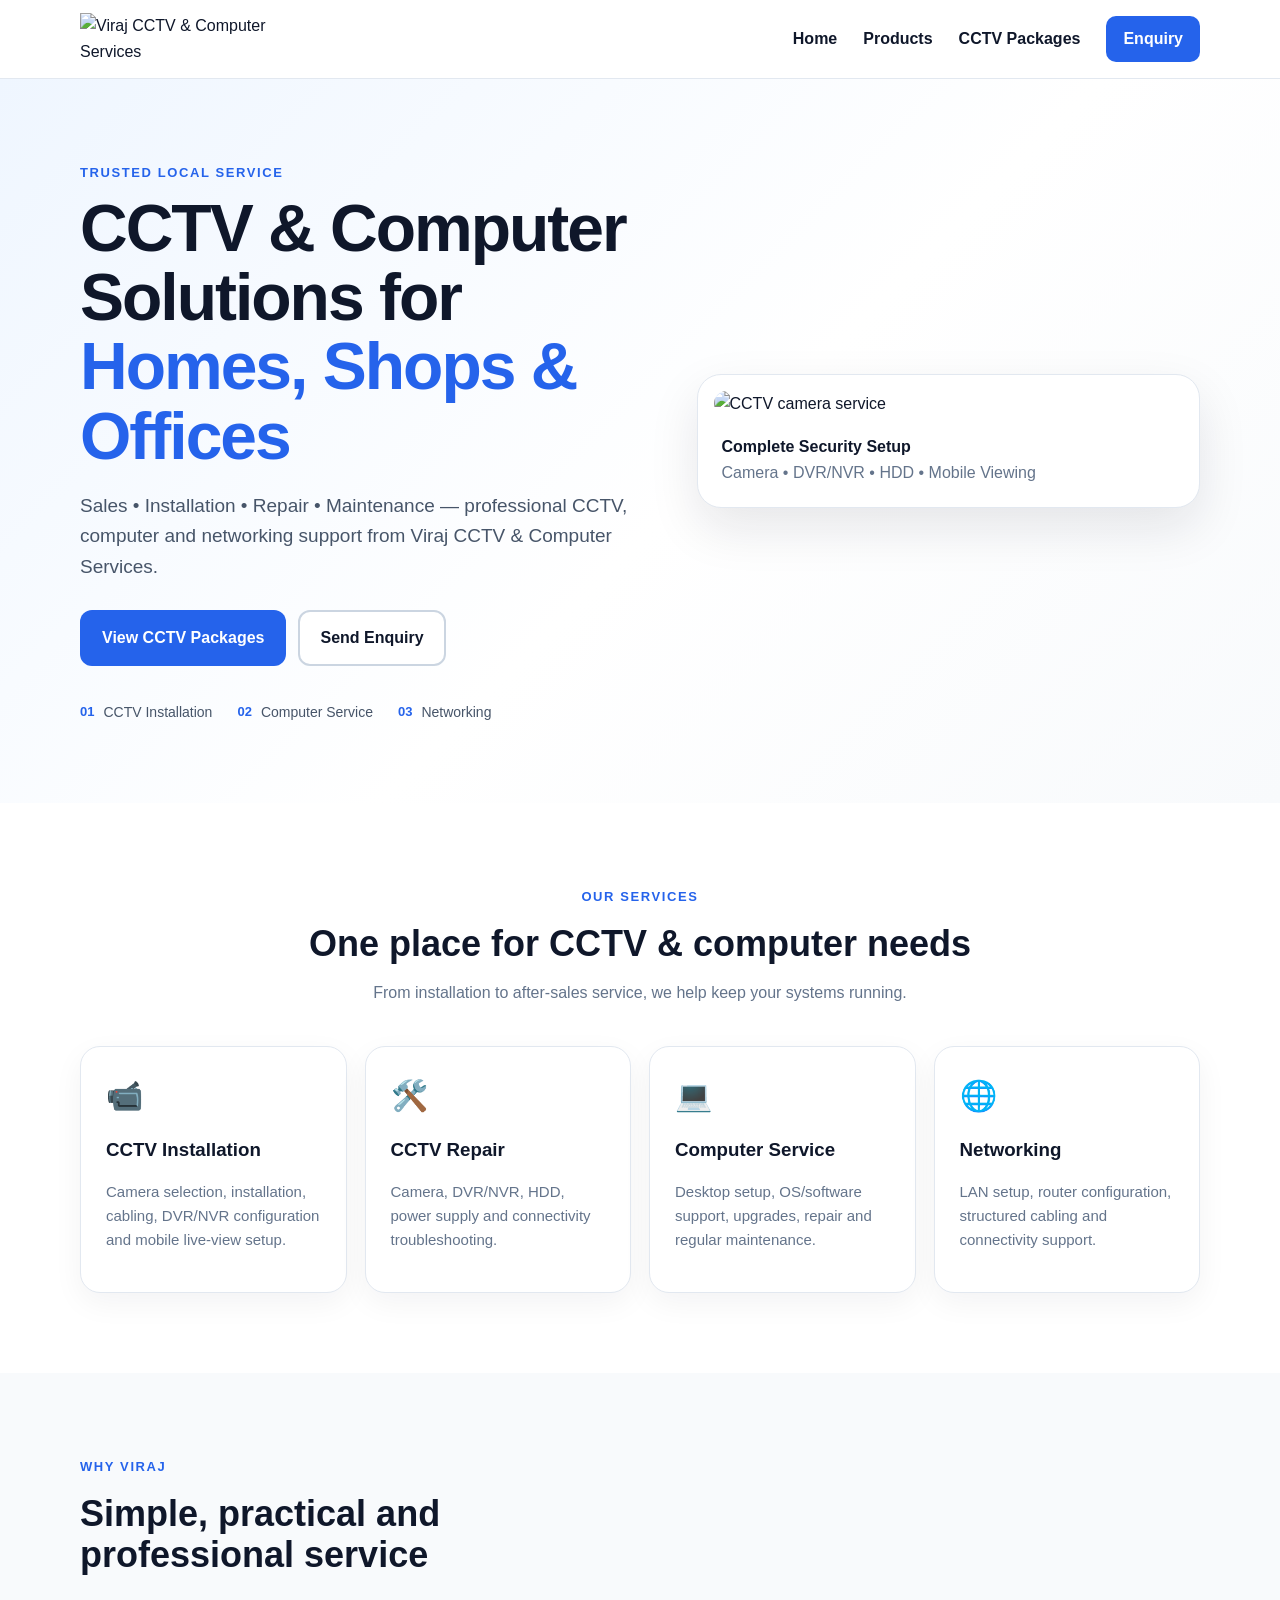
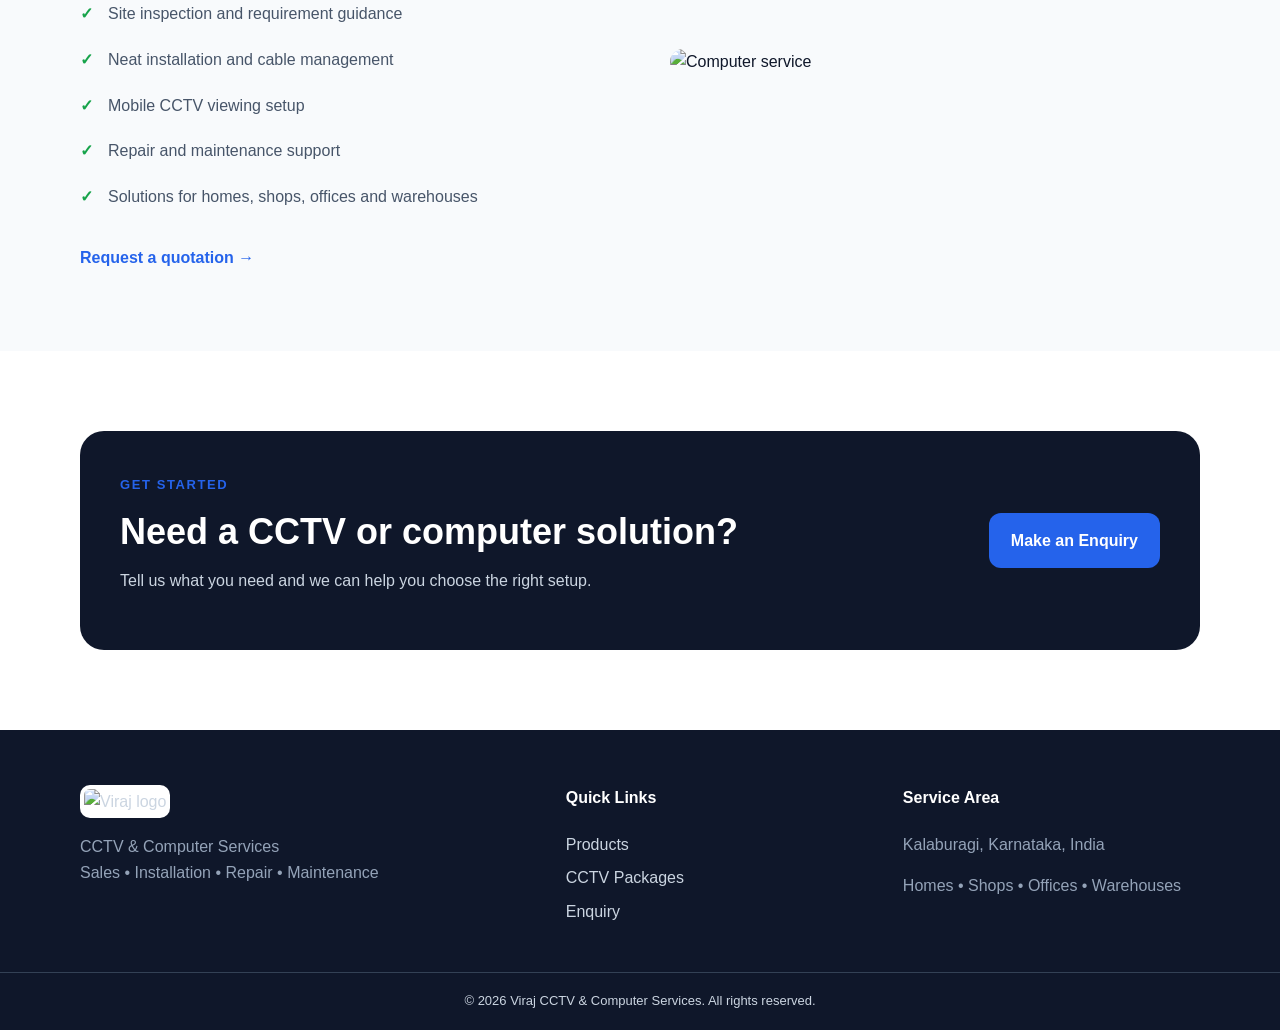
==== index.html @ d94ced04 "Add files via upload" ====
<!DOCTYPE html>
<html lang="en">
<head>
  <meta charset="UTF-8">
  <meta name="viewport" content="width=device-width, initial-scale=1.0">
  <title>Viraj CCTV & Computer Services | CCTV & Computer Service in Kalaburagi</title>
  <meta name="description" content="Viraj CCTV & Computer Services provides CCTV camera installation, repair, DVR/NVR setup, networking, computer installation, repair and maintenance.">
  <meta name="keywords" content="CCTV installation Kalaburagi, CCTV repair, DVR NVR, computer repair Kalaburagi, computer service, networking">
  <link rel="canonical" href="https://virajcomputers.in/">
  <meta property="og:title" content="Viraj CCTV & Computer Services">
  <meta property="og:description" content="CCTV, computer, networking and maintenance services.">
  <meta property="og:type" content="website">
  <meta property="og:url" content="https://virajcomputers.in/">
  <meta property="og:image" content="https://virajcomputers.in/images/logo.png">
  <link rel="stylesheet" href="style.css">
  <script type="application/ld+json">
  {
    "@context":"https://schema.org",
    "@type":"LocalBusiness",
    "name":"Viraj CCTV & Computer Services",
    "url":"https://virajcomputers.in/",
    "description":"CCTV and computer sales, installation, repair and maintenance services.",
    "areaServed":"Kalaburagi, Karnataka, India",
    "serviceType":["CCTV Installation","CCTV Repair","DVR/NVR Setup","Computer Repair","Networking"]
  }
  </script>
</head>
<body>
<header class="site-header">
  <div class="container nav">
    <a class="brand" href="index.html"><img src="images/logo.png" alt="Viraj CCTV & Computer Services"></a>
    <button class="menu-btn" aria-label="Open menu">☰</button>
    <nav>
      <a href="index.html">Home</a>
      <a href="products.html">Products</a>
      <a href="cctv-packages.html">CCTV Packages</a>
      <a href="enquiry.html" class="nav-cta">Enquiry</a>
    </nav>
  </div>
</header>

<main>
<section class="hero">
  <div class="container hero-grid">
    <div>
      <span class="eyebrow">TRUSTED LOCAL SERVICE</span>
      <h1>CCTV & Computer Solutions for <span>Homes, Shops & Offices</span></h1>
      <p class="lead">Sales • Installation • Repair • Maintenance — professional CCTV, computer and networking support from Viraj CCTV & Computer Services.</p>
      <div class="hero-actions">
        <a class="btn primary" href="cctv-packages.html">View CCTV Packages</a>
        <a class="btn secondary" href="enquiry.html">Send Enquiry</a>
      </div>
      <div class="trust-row">
        <div><strong>01</strong><span>CCTV Installation</span></div>
        <div><strong>02</strong><span>Computer Service</span></div>
        <div><strong>03</strong><span>Networking</span></div>
      </div>
    </div>
    <div class="hero-card">
      <img src="images/cctv-camera.jpg" alt="CCTV camera service">
      <div class="hero-card-text"><strong>Complete Security Setup</strong><span>Camera • DVR/NVR • HDD • Mobile Viewing</span></div>
    </div>
  </div>
</section>

<section class="section">
  <div class="container">
    <div class="section-head"><span class="eyebrow">OUR SERVICES</span><h2>One place for CCTV & computer needs</h2><p>From installation to after-sales service, we help keep your systems running.</p></div>
    <div class="cards">
      <article class="card"><div class="icon">📹</div><h3>CCTV Installation</h3><p>Camera selection, installation, cabling, DVR/NVR configuration and mobile live-view setup.</p></article>
      <article class="card"><div class="icon">🛠️</div><h3>CCTV Repair</h3><p>Camera, DVR/NVR, HDD, power supply and connectivity troubleshooting.</p></article>
      <article class="card"><div class="icon">💻</div><h3>Computer Service</h3><p>Desktop setup, OS/software support, upgrades, repair and regular maintenance.</p></article>
      <article class="card"><div class="icon">🌐</div><h3>Networking</h3><p>LAN setup, router configuration, structured cabling and connectivity support.</p></article>
    </div>
  </div>
</section>

<section class="section soft">
  <div class="container split">
    <div>
      <span class="eyebrow">WHY VIRAJ</span>
      <h2>Simple, practical and professional service</h2>
      <ul class="checks">
        <li>Site inspection and requirement guidance</li>
        <li>Neat installation and cable management</li>
        <li>Mobile CCTV viewing setup</li>
        <li>Repair and maintenance support</li>
        <li>Solutions for homes, shops, offices and warehouses</li>
      </ul>
      <a class="text-link" href="enquiry.html">Request a quotation →</a>
    </div>
    <div class="feature-image"><img src="images/computer.jpg" alt="Computer service"></div>
  </div>
</section>

<section class="section">
  <div class="container cta">
    <div><span class="eyebrow">GET STARTED</span><h2>Need a CCTV or computer solution?</h2><p>Tell us what you need and we can help you choose the right setup.</p></div>
    <a class="btn primary" href="enquiry.html">Make an Enquiry</a>
  </div>
</section>
</main>

<footer class="footer">
  <div class="container footer-grid">
    <div><img src="images/logo.png" class="footer-logo" alt="Viraj logo"><p>CCTV & Computer Services<br>Sales • Installation • Repair • Maintenance</p></div>
    <div><h4>Quick Links</h4><a href="products.html">Products</a><a href="cctv-packages.html">CCTV Packages</a><a href="enquiry.html">Enquiry</a></div>
    <div><h4>Service Area</h4><p>Kalaburagi, Karnataka, India</p><p>Homes • Shops • Offices • Warehouses</p></div>
  </div>
  <div class="copyright">© <span id="year"></span> Viraj CCTV & Computer Services. All rights reserved.</div>
</footer>
<script src="script.js"></script>
</body>
</html>
---- style.css ----
*{box-sizing:border-box}html{scroll-behavior:smooth}body{margin:0;font-family:Arial,Helvetica,sans-serif;color:#0f172a;background:#fff;line-height:1.6}a{color:inherit;text-decoration:none}.container{width:min(1120px,92%);margin:auto}.site-header{position:sticky;top:0;z-index:20;background:rgba(255,255,255,.96);backdrop-filter:blur(12px);border-bottom:1px solid #e2e8f0}.nav{height:78px;display:flex;align-items:center;justify-content:space-between;gap:25px}.brand img{width:245px;height:auto;display:block}.nav nav{display:flex;align-items:center;gap:26px;font-weight:700}.nav nav a:hover{color:#2563eb}.nav-cta{padding:10px 17px;border-radius:10px;background:#2563eb;color:#fff}.menu-btn{display:none;border:0;background:transparent;font-size:28px}.hero{background:linear-gradient(135deg,#eff6ff,#fff 55%,#f8fafc);padding:80px 0}.hero-grid{display:grid;grid-template-columns:1.05fr .95fr;gap:60px;align-items:center}.eyebrow{display:inline-block;font-size:13px;font-weight:800;letter-spacing:1.6px;color:#2563eb;margin-bottom:10px}.hero h1,.page-hero h1{font-size:clamp(40px,6vw,66px);line-height:1.05;margin:0 0 20px;letter-spacing:-2px}.hero h1 span{color:#2563eb}.lead{font-size:19px;color:#475569;max-width:650px}.hero-actions{display:flex;gap:12px;flex-wrap:wrap;margin:28px 0}.btn{display:inline-flex;align-items:center;justify-content:center;padding:13px 20px;border-radius:12px;font-weight:800;border:2px solid transparent;cursor:pointer}.primary{background:#2563eb;color:#fff}.primary:hover{background:#1d4ed8}.secondary{border-color:#cbd5e1;background:#fff}.hero-card{background:#fff;border:1px solid #e2e8f0;border-radius:24px;padding:16px;box-shadow:0 20px 50px rgba(15,23,42,.1)}.hero-card img{width:100%;border-radius:16px;display:block}.hero-card-text{padding:18px 8px 6px;display:flex;flex-direction:column}.hero-card-text span{color:#64748b}.trust-row{display:flex;gap:25px;margin-top:35px;flex-wrap:wrap}.trust-row div{display:flex;gap:9px;align-items:center}.trust-row strong{font-size:13px;color:#2563eb}.trust-row span{font-size:14px;color:#475569}.section{padding:80px 0}.soft{background:#f8fafc}.section-head{text-align:center;max-width:720px;margin:0 auto 40px}.section h2{font-size:36px;line-height:1.15;margin:5px 0 12px}.section-head p{color:#64748b}.cards{display:grid;grid-template-columns:repeat(4,1fr);gap:18px}.card,.product-card,.package,.enquiry-form,.contact-box{border:1px solid #e2e8f0;border-radius:20px;background:#fff;box-shadow:0 10px 30px rgba(15,23,42,.05)}.card{padding:25px}.icon{font-size:30px}.card h3{margin:15px 0 8px}.card p{color:#64748b;font-size:15px}.split{display:grid;grid-template-columns:1fr 1fr;gap:60px;align-items:center}.checks{padding:0;list-style:none}.checks li{padding:10px 0 10px 28px;position:relative;color:#475569}.checks li:before{content:"✓";position:absolute;left:0;color:#16a34a;font-weight:900}.feature-image img{width:100%;border-radius:22px;display:block}.text-link{display:inline-block;color:#2563eb;font-weight:800;margin-top:10px}.cta{background:#0f172a;color:#fff;border-radius:24px;padding:40px;display:flex;align-items:center;justify-content:space-between;gap:30px}.cta p{color:#cbd5e1}.page-hero{padding:70px 0;background:#eff6ff}.page-hero h1{font-size:clamp(38px,5vw,58px)}.page-hero p{color:#475569;font-size:18px;max-width:700px}.product-grid{display:grid;grid-template-columns:repeat(3,1fr);gap:22px}.product-card{overflow:hidden}.product-card img{width:100%;display:block;aspect-ratio:1.5;object-fit:cover}.product-card>div{padding:22px}.product-card h2{margin:8px 0}.product-card p{color:#64748b}.tag{font-size:11px;font-weight:900;letter-spacing:1px;color:#2563eb}.product-placeholder{height:220px;display:flex;align-items:center;justify-content:center;font-size:70px;background:#f1f5f9}.package-grid{display:grid;grid-template-columns:repeat(3,1fr);gap:22px}.package{padding:28px}.package.featured{border:2px solid #2563eb;transform:translateY(-8px)}.package-top{border-bottom:1px solid #e2e8f0;padding-bottom:18px}.package-top span{font-size:11px;font-weight:900;color:#2563eb;letter-spacing:1px}.package h2{font-size:30px;margin:8px 0}.package-top p{color:#64748b;margin:0}.package ul{padding:20px 0 15px;margin:0;list-style:none}.package li{padding:8px 0;border-bottom:1px dashed #e2e8f0}.package li:before{content:"✓ ";color:#16a34a;font-weight:bold}.full{width:100%}.notice{margin-top:28px;padding:18px 20px;background:#fffbeb;border:1px solid #fde68a;border-radius:14px;color:#78350f}.form-wrap{display:grid;grid-template-columns:1.15fr .85fr;gap:25px}.enquiry-form,.contact-box{padding:28px}.form-grid{display:grid;grid-template-columns:1fr 1fr;gap:18px}label{display:block;font-weight:800;margin-bottom:18px}input,select,textarea{width:100%;margin-top:7px;border:1px solid #cbd5e1;border-radius:10px;padding:13px 14px;font:inherit;outline:none}input:focus,select:focus,textarea:focus{border-color:#2563eb;box-shadow:0 0 0 3px rgba(37,99,235,.1)}.contact-box img{width:100%;border-radius:14px}.contact-box h2{margin-bottom:5px}.contact-box p,.small{color:#64748b;font-size:14px}.footer{background:#0f172a;color:#cbd5e1;padding-top:55px}.footer-grid{display:grid;grid-template-columns:1.5fr 1fr 1fr;gap:40px;padding-bottom:40px}.footer-logo{width:240px;background:#fff;border-radius:10px;padding:4px}.footer h4{color:#fff;margin-top:0}.footer-grid a{display:block;margin:8px 0;color:#cbd5e1}.copyright{border-top:1px solid #334155;text-align:center;padding:18px;font-size:13px}.footer p{color:#94a3b8}.small code{background:#f1f5f9;padding:2px 5px;border-radius:5px}@media(max-width:900px){.cards{grid-template-columns:repeat(2,1fr)}.product-grid,.package-grid{grid-template-columns:1fr 1fr}.hero-grid,.split,.form-wrap{grid-template-columns:1fr}.package.featured{transform:none}.nav nav{display:none}.menu-btn{display:block}.nav.mobile-open nav{display:flex;position:absolute;top:78px;left:0;right:0;background:#fff;padding:18px 4%;flex-direction:column;align-items:stretch;border-bottom:1px solid #e2e8f0}.nav.mobile-open nav a{padding:10px}}@media(max-width:600px){.brand img{width:190px}.hero{padding:55px 0}.section{padding:60px 0}.cards,.product-grid,.package-grid,.form-grid,.footer-grid{grid-template-columns:1fr}.hero h1,.page-hero h1{letter-spacing:-1px}.cta{padding:28px;flex-direction:column;align-items:flex-start}.trust-row{gap:15px}}
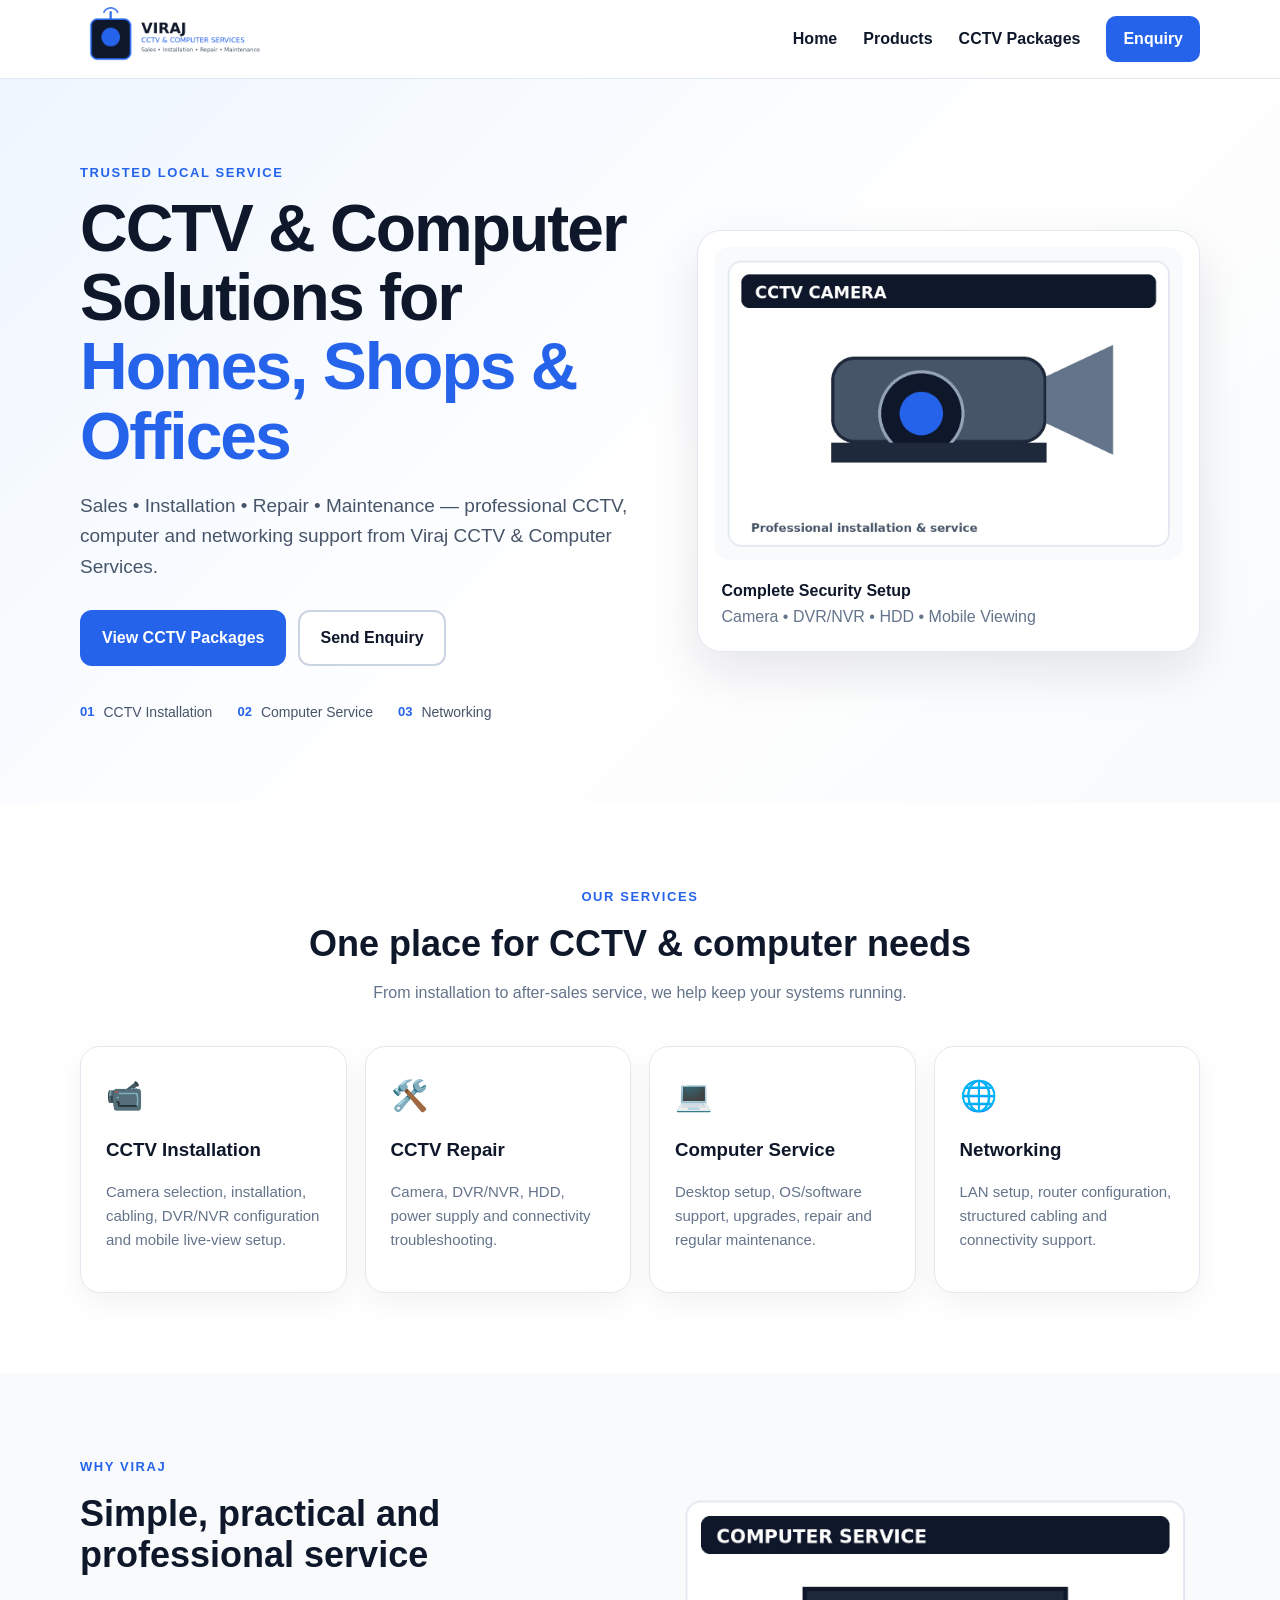
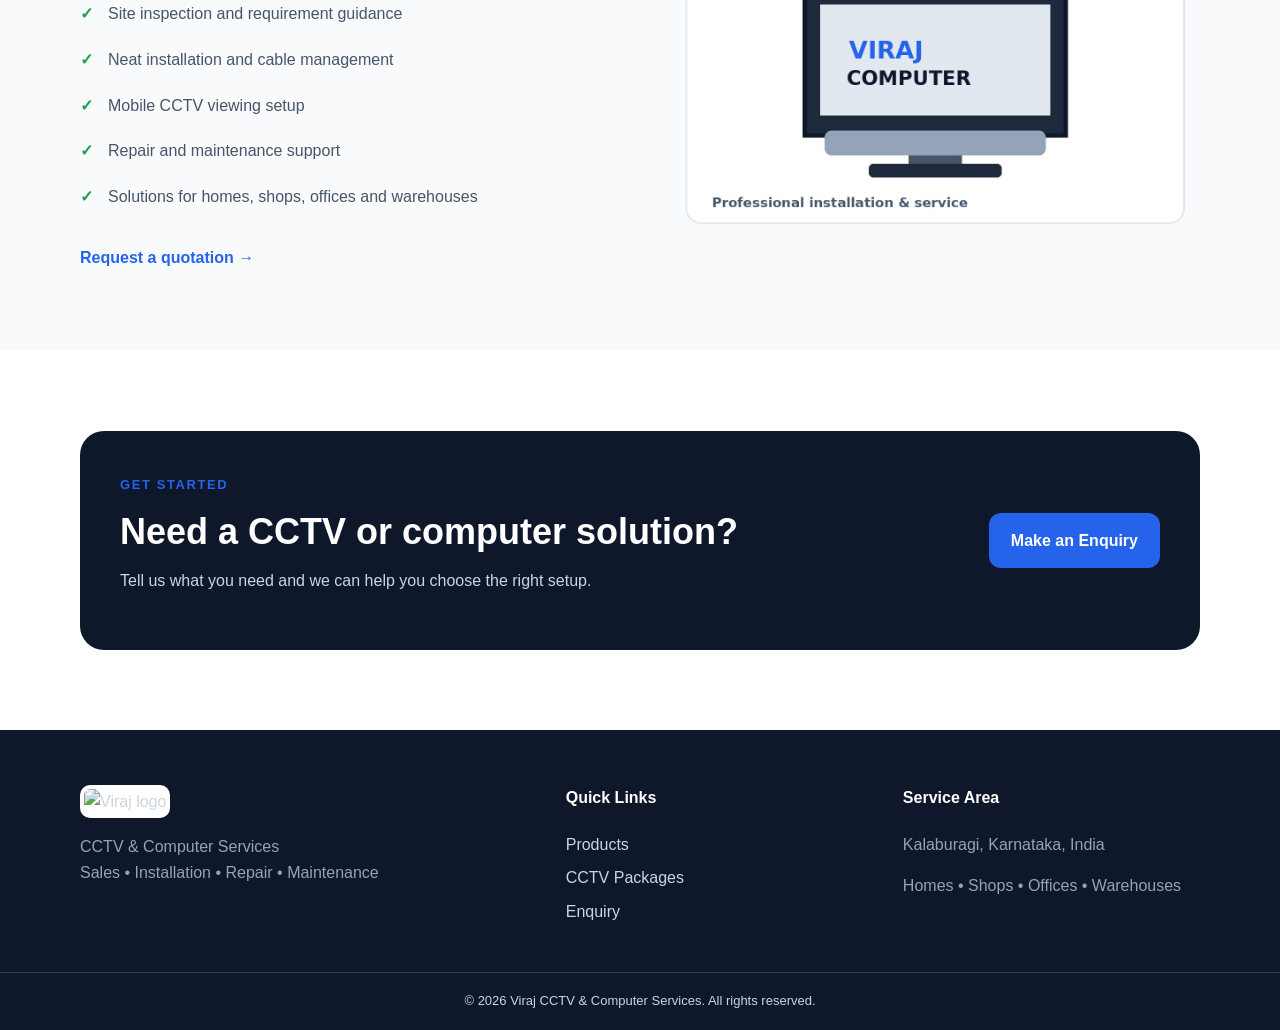
==== commit c64e9367: "Update index.html" ====
--- a/index.html
+++ b/index.html
@@ -28,7 +28,7 @@
 <body>
 <header class="site-header">
   <div class="container nav">
-    <a class="brand" href="index.html"><img src="images/logo.png" alt="Viraj CCTV & Computer Services"></a>
+    <a class="brand" href="index.html"><img src="logo.png" alt="Viraj CCTV & Computer Services"></a>
     <button class="menu-btn" aria-label="Open menu">☰</button>
     <nav>
       <a href="index.html">Home</a>
@@ -57,7 +57,7 @@
       </div>
     </div>
     <div class="hero-card">
-      <img src="images/cctv-camera.jpg" alt="CCTV camera service">
+      <img src="cctv-camera.jpg" alt="CCTV camera service">
       <div class="hero-card-text"><strong>Complete Security Setup</strong><span>Camera • DVR/NVR • HDD • Mobile Viewing</span></div>
     </div>
   </div>
@@ -89,7 +89,7 @@
       </ul>
       <a class="text-link" href="enquiry.html">Request a quotation →</a>
     </div>
-    <div class="feature-image"><img src="images/computer.jpg" alt="Computer service"></div>
+    <div class="feature-image"><img src="computer.jpg" alt="Computer service"></div>
   </div>
 </section>
 
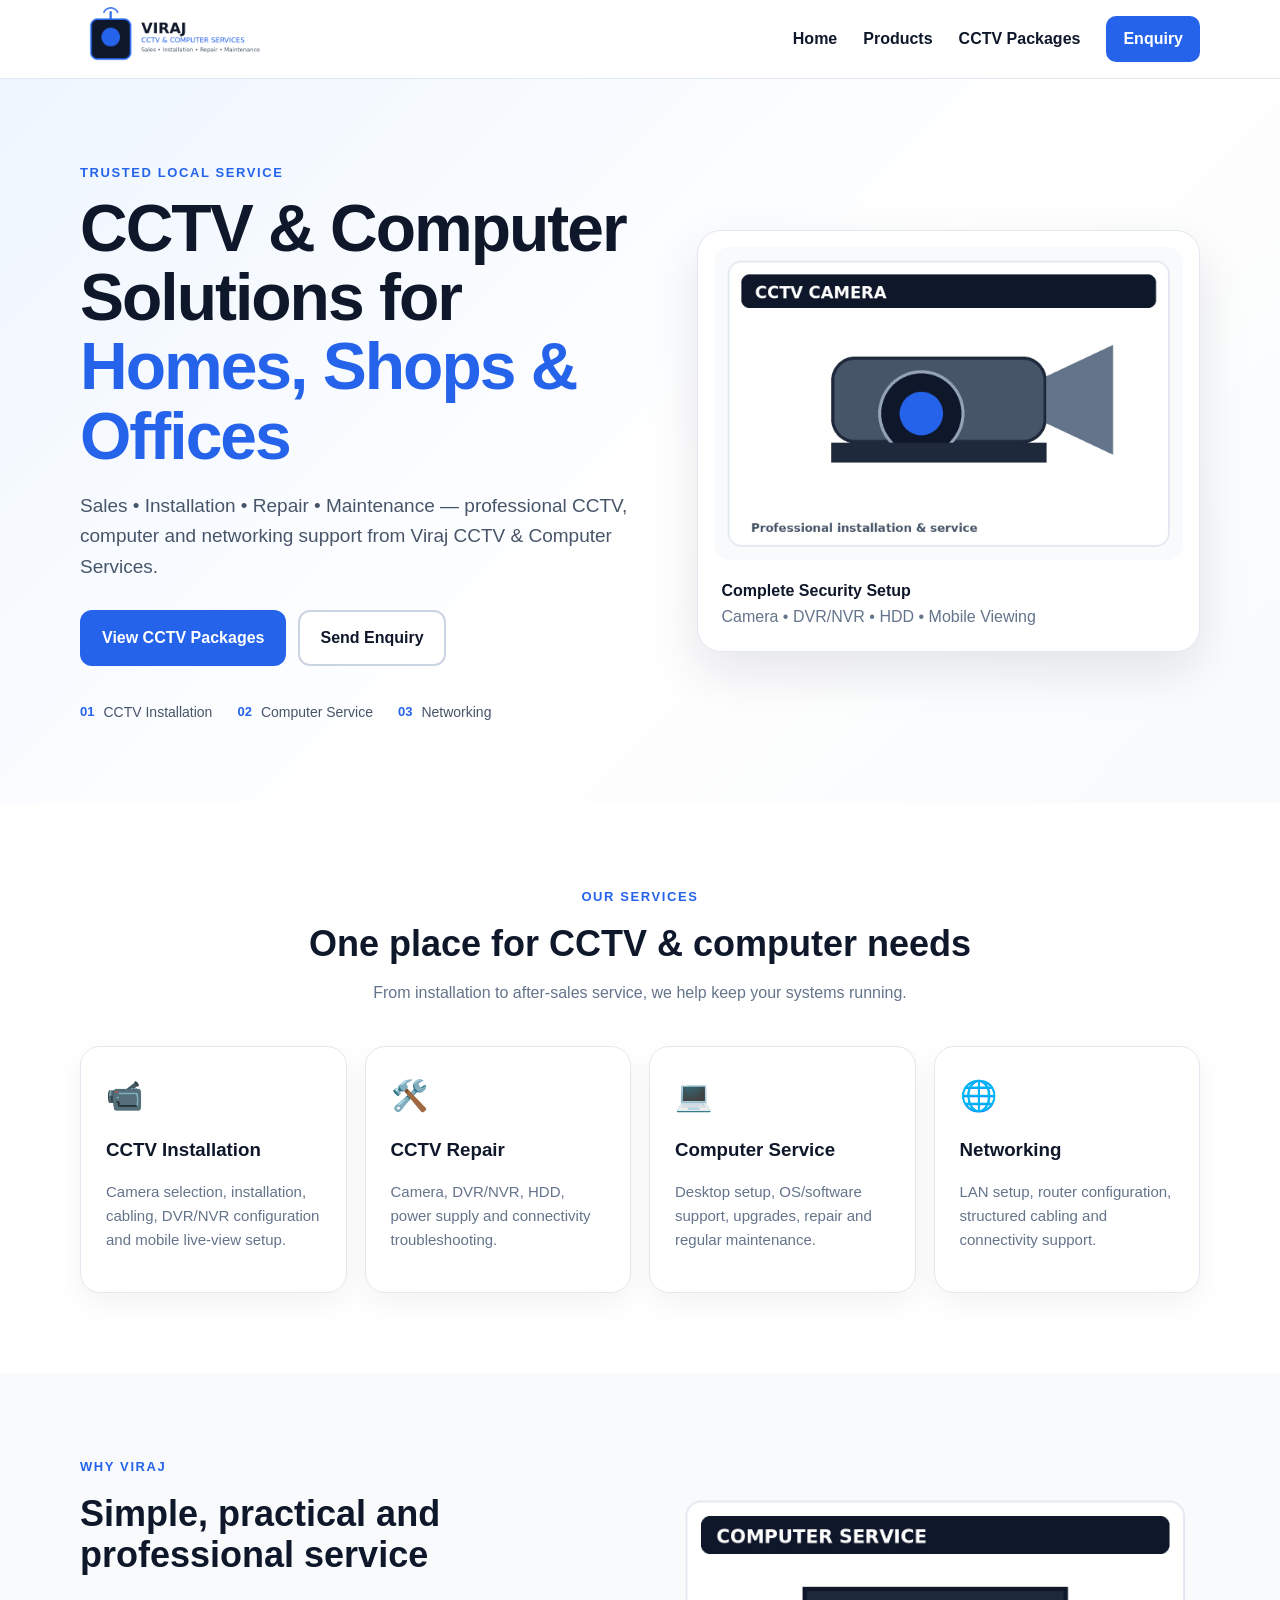
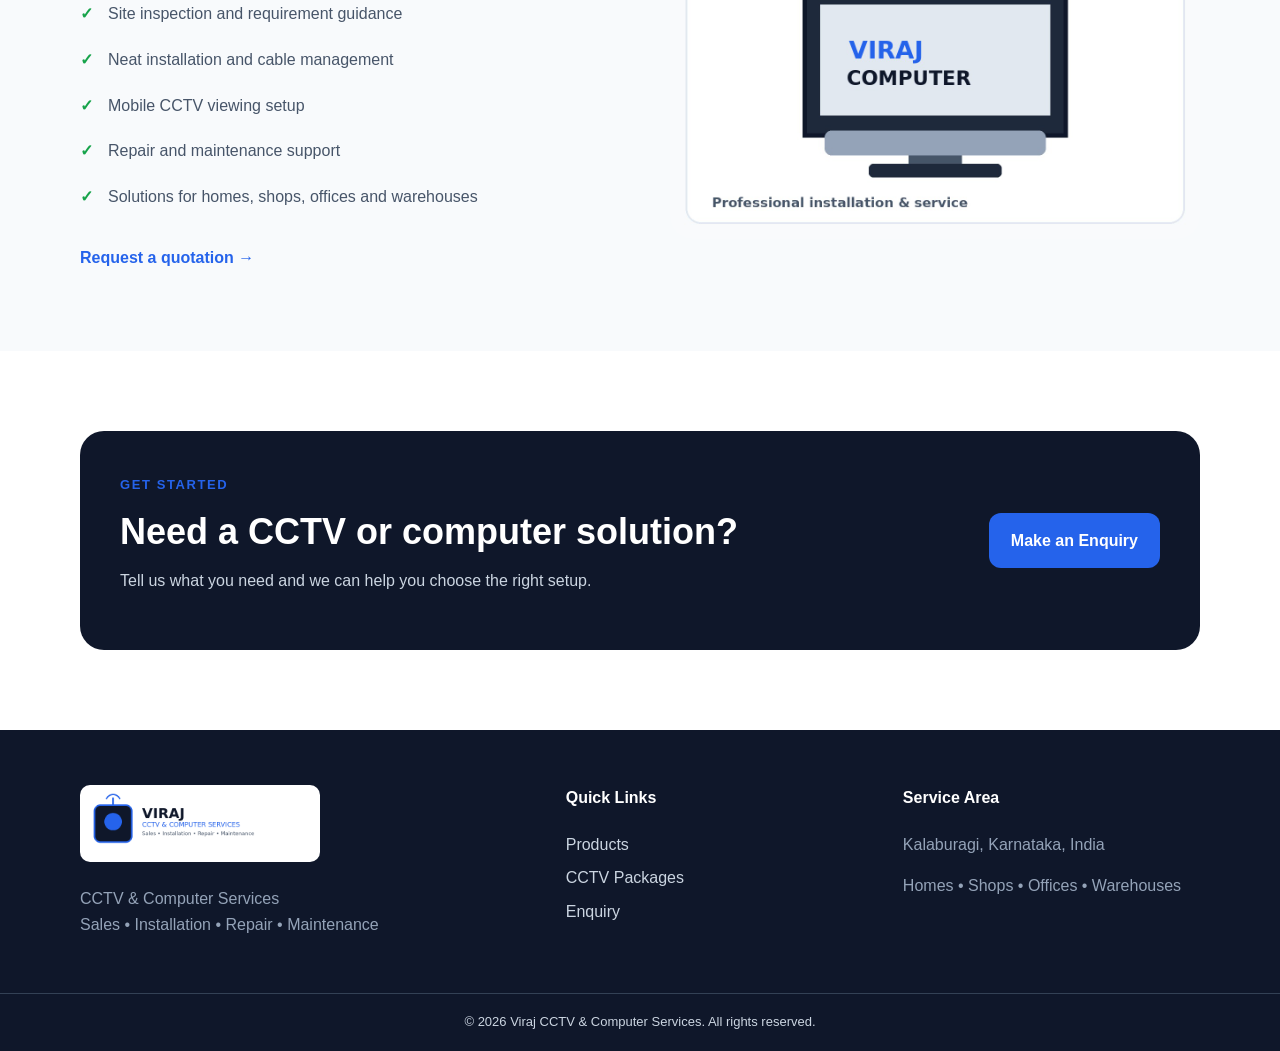
==== commit a4aa9adf: "Update index.html" ====
--- a/index.html
+++ b/index.html
@@ -103,7 +103,7 @@
 
 <footer class="footer">
   <div class="container footer-grid">
-    <div><img src="images/logo.png" class="footer-logo" alt="Viraj logo"><p>CCTV & Computer Services<br>Sales • Installation • Repair • Maintenance</p></div>
+    <div><img src="logo.png" class="footer-logo" alt="Viraj logo"><p>CCTV & Computer Services<br>Sales • Installation • Repair • Maintenance</p></div>
     <div><h4>Quick Links</h4><a href="products.html">Products</a><a href="cctv-packages.html">CCTV Packages</a><a href="enquiry.html">Enquiry</a></div>
     <div><h4>Service Area</h4><p>Kalaburagi, Karnataka, India</p><p>Homes • Shops • Offices • Warehouses</p></div>
   </div>
